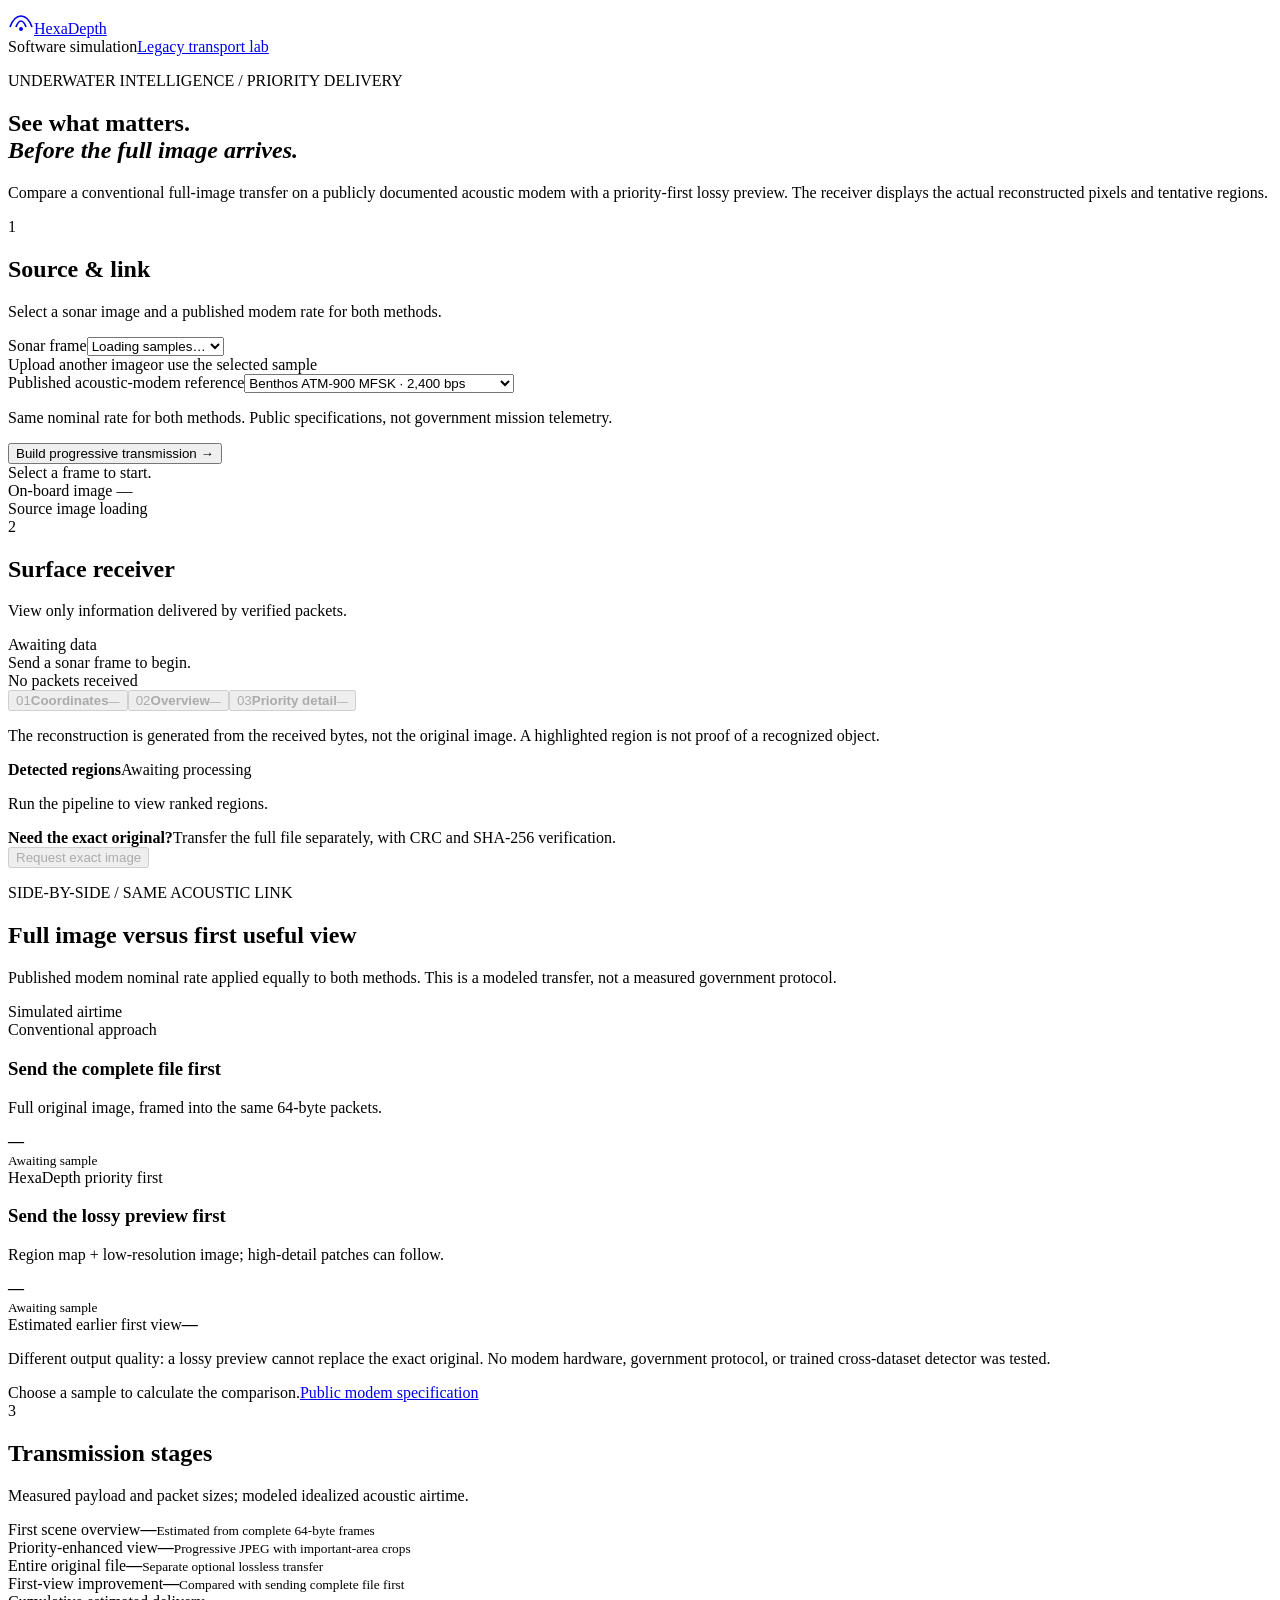
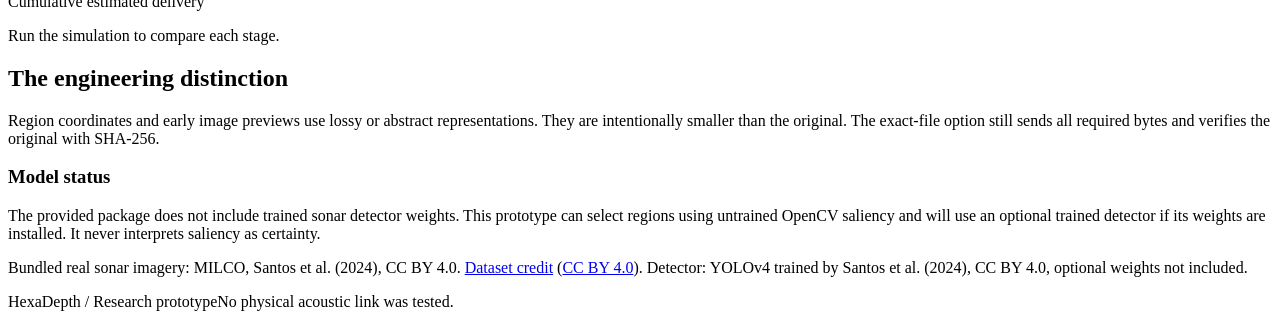
==== web/index.html @ 662c514c "feat: publish HexaDepth backend, APIs and tests" ====
<!doctype html>
<html lang="en"><head>
<meta charset="utf-8"><meta name="viewport" content="width=device-width,initial-scale=1">
<title>HexaDepth | Priority-first mission console</title>
<meta name="description" content="Progressive sonar imagery across simulated constrained acoustic links.">
<link rel="stylesheet" href="/priority.css">
</head><body>
<header class="site-head"><div class="shell top-row"><a class="brand" href="/" aria-label="HexaDepth home"><span class="brand-icon"><svg width="26" height="26" viewBox="0 0 26 26" fill="none"><path d="M2 19c3-8 6-11 11-11s8 3 11 11M8 19c1.5-4 3-6 5-6s3.5 2 5 6" stroke="currentColor" stroke-width="1.7"/><circle cx="13" cy="21" r="2" fill="currentColor"/></svg></span><span>HexaDepth</span></a>
<nav class="nav"><span class="status"><i></i> Software simulation</span><a class="nav-link" href="/transport.html">Legacy transport lab</a></nav></div></header>
<main class="shell">
<section class="hero"><div><p class="context">UNDERWATER INTELLIGENCE / PRIORITY DELIVERY</p><h1>See what matters.<br><em>Before the full image arrives.</em></h1><p class="summary">Compare a conventional full-image transfer on a publicly documented acoustic modem with a priority-first lossy preview. The receiver displays the actual reconstructed pixels and tentative regions.</p></div><div class="hero-mark" aria-hidden="true"><div class="ping"></div><div class="ping middle"></div><div class="ping inner"></div><span class="ping-dot"></span></div></section>
<section class="workbench" aria-label="Mission workspace">
<div class="setup"><div class="panel-heading"><span class="step-num">1</span><div><h2>Source & link</h2><p>Select a sonar image and a published modem rate for both methods.</p></div></div>
<div class="setup-fields"><label for="samples">Sonar frame</label><select id="samples"><option>Loading samples…</option></select><div class="file-row"><label class="upload" for="upload">Upload another image</label><input id="upload" type="file" accept="image/png,image/jpeg,image/bmp,image/tiff" hidden><span id="chosenFile">or use the selected sample</span></div>
<label for="bitrate">Published acoustic-modem reference</label><select id="bitrate"><option value="1200">Benthos / Gavia MFSK · 1,200 bps</option><option value="2400" selected>Benthos ATM-900 MFSK · 2,400 bps</option><option value="5400">WHOI Micromodem · up to 5,400 bps</option><option value="15360">Benthos ATM-900 PSK · up to 15,360 bps</option></select><p class="help">Same nominal rate for both methods. Public specifications, not government mission telemetry.</p>
<button class="main-button" type="button" id="simulate">Build progressive transmission <span>→</span></button><div id="status" class="status-message" role="status" aria-live="polite">Select a frame to start.</div></div>
<div class="source"><div class="source-title">On-board image <span id="sourceSize">—</span></div><img id="sourceImage" alt="Original sonar captured at the underwater vehicle" hidden><div class="image-empty" id="sourceEmpty">Source image loading</div></div></div>
<div class="receiver"><div class="receiver-header"><div class="panel-heading"><span class="step-num">2</span><div><h2>Surface receiver</h2><p>View only information delivered by verified packets.</p></div></div><span id="receiverTag" class="receiver-tag">Awaiting data</span></div>
<div class="receiver-screen" id="receiverScreen"><canvas id="receiverMap" width="640" height="420" aria-label="Received region coordinates" hidden></canvas><img id="receiverImage" alt="Reconstructed image from delivered packets" hidden><div id="receiverEmpty" class="image-empty">Send a sonar frame to begin.</div><span id="receiverCaption" class="screen-caption">No packets received</span></div>
<div class="stage-control" aria-label="Receiver stage"><button type="button" id="metadataStage" data-stage="metadata" disabled><span class="stage-no">01</span><strong>Coordinates</strong><small id="metaTime">—</small></button><button type="button" id="overviewStage" data-stage="overview" disabled><span class="stage-no">02</span><strong>Overview</strong><small id="overviewTime">—</small></button><button type="button" id="detailStage" data-stage="detail" disabled><span class="stage-no">03</span><strong>Priority detail</strong><small id="detailTime">—</small></button></div>
<p class="receiver-note" id="receiverNote">The reconstruction is generated from the received bytes, not the original image. A highlighted region is not proof of a recognized object.</p><section class="findings" aria-label="AI findings"><div class="findings-header"><strong>Detected regions</strong><span id="findingsMode">Awaiting processing</span></div><div id="findingsList" class="findings-list"><p class="muted">Run the pipeline to view ranked regions.</p></div></section>
<div class="exact-row"><div><strong>Need the exact original?</strong><span>Transfer the full file separately, with CRC and SHA-256 verification.</span></div><button type="button" id="exactButton" disabled>Request exact image</button></div>
<a id="downloadExact" href="#" download hidden>Download verified original image</a>
</div></section>
<section class="benchmark" aria-label="Public modem comparison"><div class="benchmark-header"><div><p class="context">SIDE-BY-SIDE / SAME ACOUSTIC LINK</p><h2>Full image versus first useful view</h2><p>Published modem nominal rate applied equally to both methods. This is a modeled transfer, not a measured government protocol.</p></div><span class="model-pill">Simulated airtime</span></div><div class="benchmark-grid"><div class="comparison-method baseline"><span class="method-label">Conventional approach</span><h3>Send the complete file first</h3><p>Full original image, framed into the same 64-byte packets.</p><strong id="baselineTime" class="comparison-time">—</strong><div class="comparison-track"><div id="baselineBar" class="comparison-fill baseline-fill"></div></div><small id="baselineBytes">Awaiting sample</small></div><div class="comparison-method proposed"><span class="method-label">HexaDepth priority first</span><h3>Send the lossy preview first</h3><p>Region map + low-resolution image; high-detail patches can follow.</p><strong id="proposedTime" class="comparison-time">—</strong><div class="comparison-track"><div id="proposedBar" class="comparison-fill proposed-fill"></div></div><small id="proposedBytes">Awaiting sample</small></div></div><div class="comparison-verdict"><div><span>Estimated earlier first view</span><strong id="comparisonGain">—</strong></div><p>Different output quality: a lossy preview cannot replace the exact original. No modem hardware, government protocol, or trained cross-dataset detector was tested.</p></div><div class="reference-line"><span id="modemReferenceText">Choose a sample to calculate the comparison.</span><a id="modemReferenceLink" href="https://www.teledynemarine.com/en-us/products/Pages/acoustic-modem-option-control-module.aspx" target="_blank" rel="noopener noreferrer">Public modem specification</a></div></section>
<section class="measurements" aria-label="Transmission measurements"><div class="section-label"><span class="step-num">3</span><div><h2>Transmission stages</h2><p>Measured payload and packet sizes; modeled idealized acoustic airtime.</p></div></div>
<div class="metric-grid"><div class="metric"><span>First scene overview</span><strong id="timeFirst">—</strong><small>Estimated from complete 64-byte frames</small></div><div class="metric"><span>Priority-enhanced view</span><strong id="timeDetail">—</strong><small>Progressive JPEG with important-area crops</small></div><div class="metric"><span>Entire original file</span><strong id="timeFull">—</strong><small>Separate optional lossless transfer</small></div><div class="metric"><span>First-view improvement</span><strong id="timeGain">—</strong><small>Compared with sending complete file first</small></div></div>
<div class="timeline"><div class="timeline-label">Cumulative estimated delivery</div><div id="timelineRows" class="timeline-rows"><p class="muted">Run the simulation to compare each stage.</p></div></div>
</section>
<section class="explain"><div><h2>The engineering distinction</h2><p>Region coordinates and early image previews use lossy or abstract representations. They are intentionally smaller than the original. The exact-file option still sends all required bytes and verifies the original with SHA-256.</p></div><div><h3>Model status</h3><p id="modelInfo">The provided package does not include trained sonar detector weights. This prototype can select regions using untrained OpenCV saliency and will use an optional trained detector if its weights are installed. It never interprets saliency as certainty.</p><p class="credit">Bundled real sonar imagery: MILCO, Santos et al. (2024), CC BY 4.0. <a href="https://doi.org/10.6084/m9.figshare.24574879" target="_blank" rel="noopener noreferrer">Dataset credit</a> (<a href="https://creativecommons.org/licenses/by/4.0/" target="_blank" rel="noopener noreferrer">CC BY 4.0</a>). Detector: YOLOv4 trained by Santos et al. (2024), CC BY 4.0, optional weights not included.</p></div></section>
</main><footer><div class="shell"><span>HexaDepth / Research prototype</span><span>No physical acoustic link was tested.</span></div></footer>
<script src="/priority.js" defer></script></body></html>
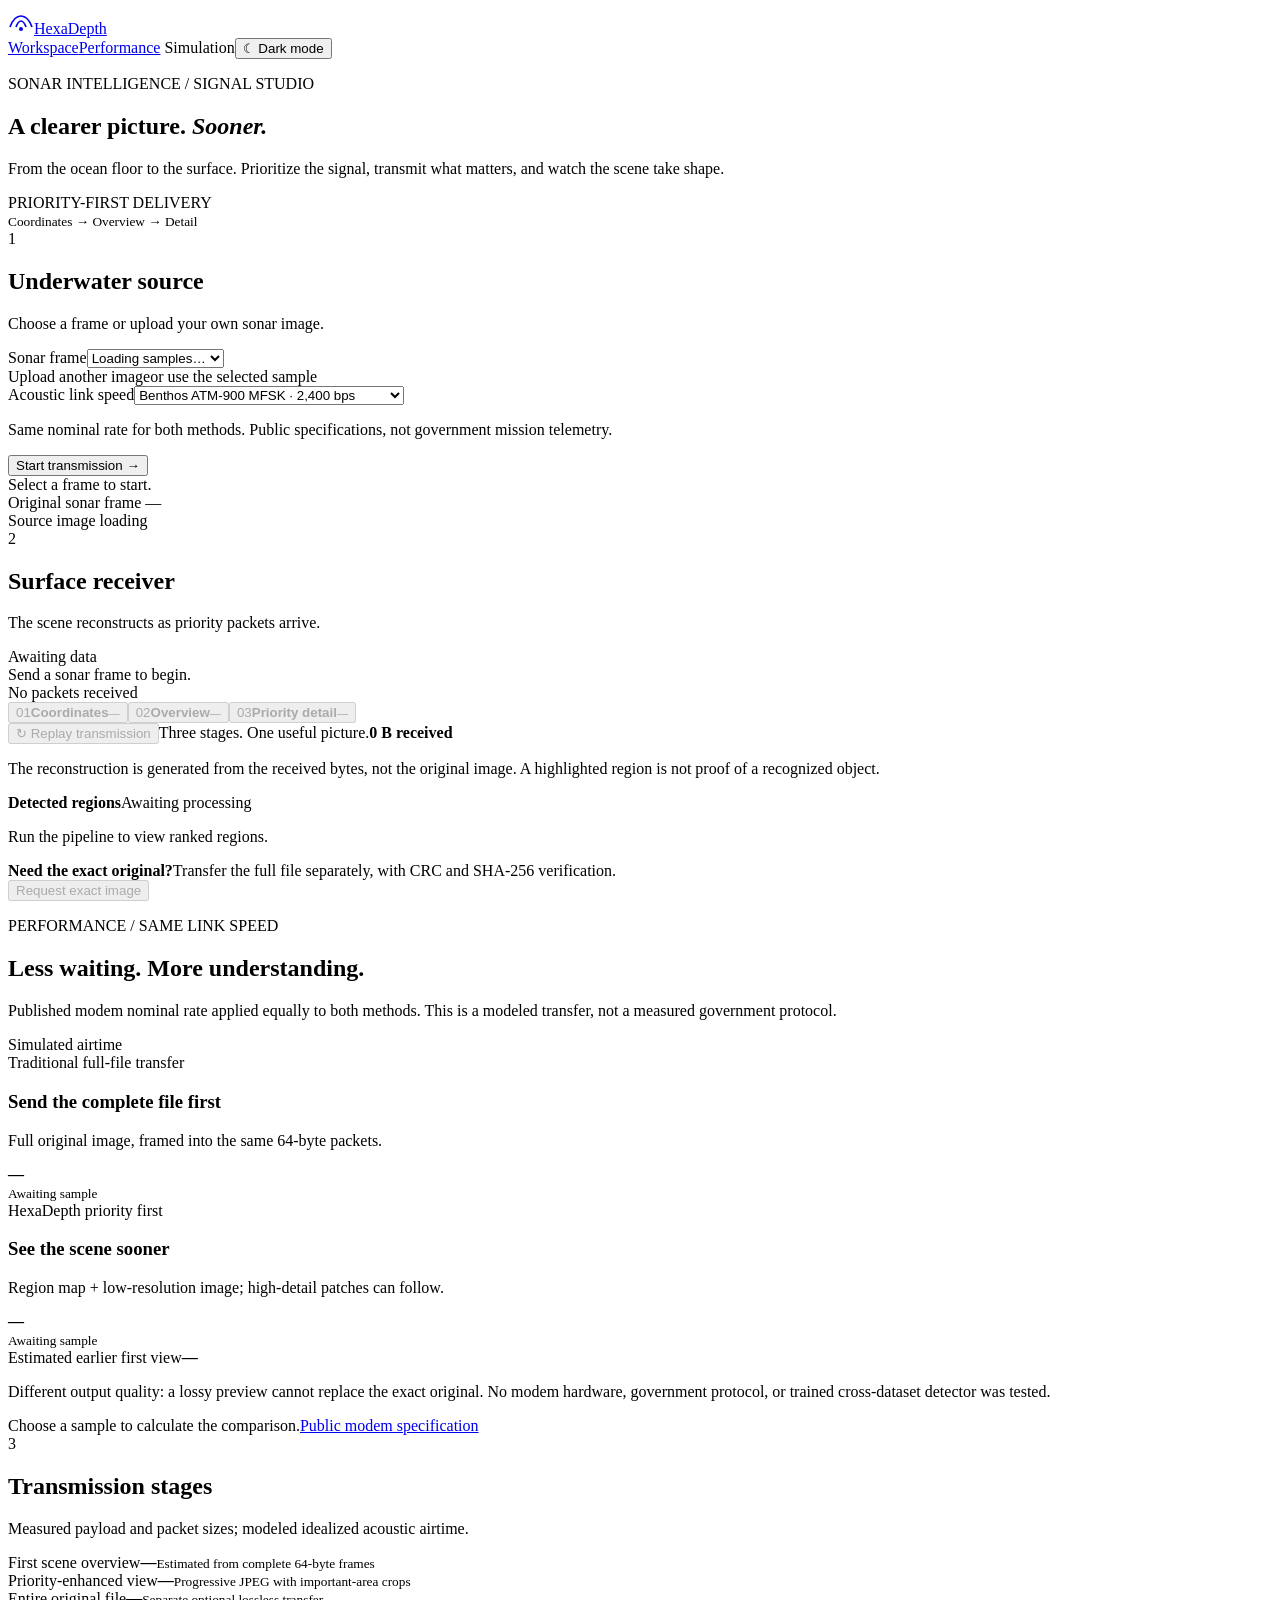
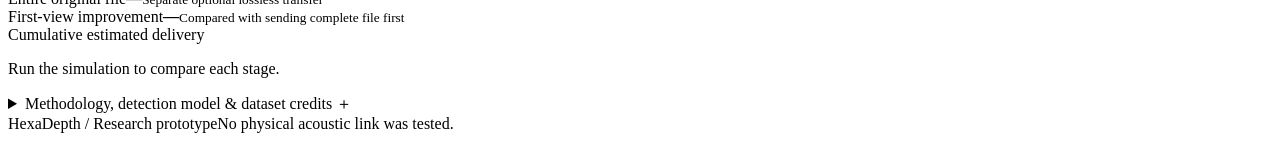
==== commit 82d5adcf: "Design light-first Signal Studio dashboard with theme toggle and progressive replay" ====
--- a/web/index.html
+++ b/web/index.html
@@ -1,32 +1,31 @@
 <!doctype html>
 <html lang="en"><head>
 <meta charset="utf-8"><meta name="viewport" content="width=device-width,initial-scale=1">
-<title>HexaDepth | Priority-first mission console</title>
+<title>HexaDepth | Signal Studio</title>
 <meta name="description" content="Progressive sonar imagery across simulated constrained acoustic links.">
-<link rel="stylesheet" href="/priority.css">
+<script>try{document.documentElement.dataset.theme=localStorage.getItem('hexadepth-theme')||'light'}catch(e){document.documentElement.dataset.theme='light'}</script><link rel="stylesheet" href="/priority.css">
 </head><body>
-<header class="site-head"><div class="shell top-row"><a class="brand" href="/" aria-label="HexaDepth home"><span class="brand-icon"><svg width="26" height="26" viewBox="0 0 26 26" fill="none"><path d="M2 19c3-8 6-11 11-11s8 3 11 11M8 19c1.5-4 3-6 5-6s3.5 2 5 6" stroke="currentColor" stroke-width="1.7"/><circle cx="13" cy="21" r="2" fill="currentColor"/></svg></span><span>HexaDepth</span></a>
-<nav class="nav"><span class="status"><i></i> Software simulation</span><a class="nav-link" href="/transport.html">Legacy transport lab</a></nav></div></header>
+<header class="site-head"><div class="shell top-row"><a class="brand" href="/priority.html" aria-label="HexaDepth home"><span class="brand-icon"><svg width="26" height="26" viewBox="0 0 26 26" fill="none"><path d="M2 19c3-8 6-11 11-11s8 3 11 11M8 19c1.5-4 3-6 5-6s3.5 2 5 6" stroke="currentColor" stroke-width="1.7"/><circle cx="13" cy="21" r="2" fill="currentColor"/></svg></span><span>HexaDepth</span></a>
+<nav class="nav" aria-label="Main navigation"><a class="nav-link selected" href="#workspace">Workspace</a><a class="nav-link" href="#comparison">Performance</a><span class="status"><i></i> Simulation</span><button id="themeToggle" class="theme-toggle" aria-label="Switch to dark theme" aria-pressed="false">☾ <span>Dark mode</span></button></nav></div></header>
 <main class="shell">
-<section class="hero"><div><p class="context">UNDERWATER INTELLIGENCE / PRIORITY DELIVERY</p><h1>See what matters.<br><em>Before the full image arrives.</em></h1><p class="summary">Compare a conventional full-image transfer on a publicly documented acoustic modem with a priority-first lossy preview. The receiver displays the actual reconstructed pixels and tentative regions.</p></div><div class="hero-mark" aria-hidden="true"><div class="ping"></div><div class="ping middle"></div><div class="ping inner"></div><span class="ping-dot"></span></div></section>
-<section class="workbench" aria-label="Mission workspace">
-<div class="setup"><div class="panel-heading"><span class="step-num">1</span><div><h2>Source & link</h2><p>Select a sonar image and a published modem rate for both methods.</p></div></div>
+<section class="hero"><div><p class="context">SONAR INTELLIGENCE / SIGNAL STUDIO</p><h1>A clearer picture. <em>Sooner.</em></h1><p class="summary">From the ocean floor to the surface. Prioritize the signal, transmit what matters, and watch the scene take shape.</p></div><div class="hero-aside"><span class="live-dot"></span> PRIORITY-FIRST DELIVERY<br><small>Coordinates → Overview → Detail</small></div></section><section id="workspace" class="workbench" aria-label="Mission workspace">
+<div class="setup"><div class="panel-heading"><span class="step-num">1</span><div><h2>Underwater source</h2><p>Choose a frame or upload your own sonar image.</p></div></div>
 <div class="setup-fields"><label for="samples">Sonar frame</label><select id="samples"><option>Loading samples…</option></select><div class="file-row"><label class="upload" for="upload">Upload another image</label><input id="upload" type="file" accept="image/png,image/jpeg,image/bmp,image/tiff" hidden><span id="chosenFile">or use the selected sample</span></div>
-<label for="bitrate">Published acoustic-modem reference</label><select id="bitrate"><option value="1200">Benthos / Gavia MFSK · 1,200 bps</option><option value="2400" selected>Benthos ATM-900 MFSK · 2,400 bps</option><option value="5400">WHOI Micromodem · up to 5,400 bps</option><option value="15360">Benthos ATM-900 PSK · up to 15,360 bps</option></select><p class="help">Same nominal rate for both methods. Public specifications, not government mission telemetry.</p>
-<button class="main-button" type="button" id="simulate">Build progressive transmission <span>→</span></button><div id="status" class="status-message" role="status" aria-live="polite">Select a frame to start.</div></div>
-<div class="source"><div class="source-title">On-board image <span id="sourceSize">—</span></div><img id="sourceImage" alt="Original sonar captured at the underwater vehicle" hidden><div class="image-empty" id="sourceEmpty">Source image loading</div></div></div>
-<div class="receiver"><div class="receiver-header"><div class="panel-heading"><span class="step-num">2</span><div><h2>Surface receiver</h2><p>View only information delivered by verified packets.</p></div></div><span id="receiverTag" class="receiver-tag">Awaiting data</span></div>
-<div class="receiver-screen" id="receiverScreen"><canvas id="receiverMap" width="640" height="420" aria-label="Received region coordinates" hidden></canvas><img id="receiverImage" alt="Reconstructed image from delivered packets" hidden><div id="receiverEmpty" class="image-empty">Send a sonar frame to begin.</div><span id="receiverCaption" class="screen-caption">No packets received</span></div>
+<label for="bitrate">Acoustic link speed</label><select id="bitrate"><option value="1200">Benthos / Gavia MFSK · 1,200 bps</option><option value="2400" selected>Benthos ATM-900 MFSK · 2,400 bps</option><option value="5400">WHOI Micromodem · up to 5,400 bps</option><option value="15360">Benthos ATM-900 PSK · up to 15,360 bps</option></select><p class="help">Same nominal rate for both methods. Public specifications, not government mission telemetry.</p>
+<button class="main-button" type="button" id="simulate">Start transmission <span>→</span></button><div id="status" class="status-message" role="status" aria-live="polite">Select a frame to start.</div></div>
+<div class="source"><div class="source-title">Original sonar frame <span id="sourceSize">—</span></div><img id="sourceImage" alt="Original sonar captured at the underwater vehicle" hidden><div class="image-empty" id="sourceEmpty">Source image loading</div></div></div>
+<div class="receiver"><div class="receiver-header"><div class="panel-heading"><span class="step-num">2</span><div><h2>Surface receiver</h2><p>The scene reconstructs as priority packets arrive.</p></div></div><span id="receiverTag" class="receiver-tag">Awaiting data</span></div>
+<div class="receiver-screen" id="receiverScreen"><div id="transferSweep" class="transfer-sweep" hidden></div><canvas id="receiverMap" width="640" height="420" aria-label="Received region coordinates" hidden></canvas><img id="receiverImage" alt="Reconstructed image from delivered packets" hidden><div id="receiverEmpty" class="image-empty">Send a sonar frame to begin.</div><span id="receiverCaption" class="screen-caption">No packets received</span></div>
 <div class="stage-control" aria-label="Receiver stage"><button type="button" id="metadataStage" data-stage="metadata" disabled><span class="stage-no">01</span><strong>Coordinates</strong><small id="metaTime">—</small></button><button type="button" id="overviewStage" data-stage="overview" disabled><span class="stage-no">02</span><strong>Overview</strong><small id="overviewTime">—</small></button><button type="button" id="detailStage" data-stage="detail" disabled><span class="stage-no">03</span><strong>Priority detail</strong><small id="detailTime">—</small></button></div>
-<p class="receiver-note" id="receiverNote">The reconstruction is generated from the received bytes, not the original image. A highlighted region is not proof of a recognized object.</p><section class="findings" aria-label="AI findings"><div class="findings-header"><strong>Detected regions</strong><span id="findingsMode">Awaiting processing</span></div><div id="findingsList" class="findings-list"><p class="muted">Run the pipeline to view ranked regions.</p></div></section>
+<div class="playback"><button id="replayButton" type="button" disabled>↻ Replay transmission</button><span id="playbackStatus" role="status">Three stages. One useful picture.</span><strong id="bytesDelivered">0 B received</strong></div><p class="receiver-note" id="receiverNote">The reconstruction is generated from the received bytes, not the original image. A highlighted region is not proof of a recognized object.</p><section class="findings" aria-label="AI findings"><div class="findings-header"><strong>Detected regions</strong><span id="findingsMode">Awaiting processing</span></div><div id="findingsList" class="findings-list"><p class="muted">Run the pipeline to view ranked regions.</p></div></section>
 <div class="exact-row"><div><strong>Need the exact original?</strong><span>Transfer the full file separately, with CRC and SHA-256 verification.</span></div><button type="button" id="exactButton" disabled>Request exact image</button></div>
 <a id="downloadExact" href="#" download hidden>Download verified original image</a>
 </div></section>
-<section class="benchmark" aria-label="Public modem comparison"><div class="benchmark-header"><div><p class="context">SIDE-BY-SIDE / SAME ACOUSTIC LINK</p><h2>Full image versus first useful view</h2><p>Published modem nominal rate applied equally to both methods. This is a modeled transfer, not a measured government protocol.</p></div><span class="model-pill">Simulated airtime</span></div><div class="benchmark-grid"><div class="comparison-method baseline"><span class="method-label">Conventional approach</span><h3>Send the complete file first</h3><p>Full original image, framed into the same 64-byte packets.</p><strong id="baselineTime" class="comparison-time">—</strong><div class="comparison-track"><div id="baselineBar" class="comparison-fill baseline-fill"></div></div><small id="baselineBytes">Awaiting sample</small></div><div class="comparison-method proposed"><span class="method-label">HexaDepth priority first</span><h3>Send the lossy preview first</h3><p>Region map + low-resolution image; high-detail patches can follow.</p><strong id="proposedTime" class="comparison-time">—</strong><div class="comparison-track"><div id="proposedBar" class="comparison-fill proposed-fill"></div></div><small id="proposedBytes">Awaiting sample</small></div></div><div class="comparison-verdict"><div><span>Estimated earlier first view</span><strong id="comparisonGain">—</strong></div><p>Different output quality: a lossy preview cannot replace the exact original. No modem hardware, government protocol, or trained cross-dataset detector was tested.</p></div><div class="reference-line"><span id="modemReferenceText">Choose a sample to calculate the comparison.</span><a id="modemReferenceLink" href="https://www.teledynemarine.com/en-us/products/Pages/acoustic-modem-option-control-module.aspx" target="_blank" rel="noopener noreferrer">Public modem specification</a></div></section>
+<section id="comparison" class="benchmark" aria-label="Public modem comparison"><div class="benchmark-header"><div><p class="context">PERFORMANCE / SAME LINK SPEED</p><h2>Less waiting. More understanding.</h2><p>Published modem nominal rate applied equally to both methods. This is a modeled transfer, not a measured government protocol.</p></div><span class="model-pill">Simulated airtime</span></div><div class="benchmark-grid"><div class="comparison-method baseline"><span class="method-label">Traditional full-file transfer</span><h3>Send the complete file first</h3><p>Full original image, framed into the same 64-byte packets.</p><strong id="baselineTime" class="comparison-time">—</strong><div class="comparison-track"><div id="baselineBar" class="comparison-fill baseline-fill"></div></div><small id="baselineBytes">Awaiting sample</small></div><div class="comparison-method proposed"><span class="method-label">HexaDepth priority first</span><h3>See the scene sooner</h3><p>Region map + low-resolution image; high-detail patches can follow.</p><strong id="proposedTime" class="comparison-time">—</strong><div class="comparison-track"><div id="proposedBar" class="comparison-fill proposed-fill"></div></div><small id="proposedBytes">Awaiting sample</small></div></div><div class="comparison-verdict"><div><span>Estimated earlier first view</span><strong id="comparisonGain">—</strong></div><p>Different output quality: a lossy preview cannot replace the exact original. No modem hardware, government protocol, or trained cross-dataset detector was tested.</p></div><div class="reference-line"><span id="modemReferenceText">Choose a sample to calculate the comparison.</span><a id="modemReferenceLink" href="https://www.teledynemarine.com/en-us/products/Pages/acoustic-modem-option-control-module.aspx" target="_blank" rel="noopener noreferrer">Public modem specification</a></div></section>
 <section class="measurements" aria-label="Transmission measurements"><div class="section-label"><span class="step-num">3</span><div><h2>Transmission stages</h2><p>Measured payload and packet sizes; modeled idealized acoustic airtime.</p></div></div>
 <div class="metric-grid"><div class="metric"><span>First scene overview</span><strong id="timeFirst">—</strong><small>Estimated from complete 64-byte frames</small></div><div class="metric"><span>Priority-enhanced view</span><strong id="timeDetail">—</strong><small>Progressive JPEG with important-area crops</small></div><div class="metric"><span>Entire original file</span><strong id="timeFull">—</strong><small>Separate optional lossless transfer</small></div><div class="metric"><span>First-view improvement</span><strong id="timeGain">—</strong><small>Compared with sending complete file first</small></div></div>
 <div class="timeline"><div class="timeline-label">Cumulative estimated delivery</div><div id="timelineRows" class="timeline-rows"><p class="muted">Run the simulation to compare each stage.</p></div></div>
 </section>
-<section class="explain"><div><h2>The engineering distinction</h2><p>Region coordinates and early image previews use lossy or abstract representations. They are intentionally smaller than the original. The exact-file option still sends all required bytes and verifies the original with SHA-256.</p></div><div><h3>Model status</h3><p id="modelInfo">The provided package does not include trained sonar detector weights. This prototype can select regions using untrained OpenCV saliency and will use an optional trained detector if its weights are installed. It never interprets saliency as certainty.</p><p class="credit">Bundled real sonar imagery: MILCO, Santos et al. (2024), CC BY 4.0. <a href="https://doi.org/10.6084/m9.figshare.24574879" target="_blank" rel="noopener noreferrer">Dataset credit</a> (<a href="https://creativecommons.org/licenses/by/4.0/" target="_blank" rel="noopener noreferrer">CC BY 4.0</a>). Detector: YOLOv4 trained by Santos et al. (2024), CC BY 4.0, optional weights not included.</p></div></section>
+<details class="methodology"><summary>Methodology, detection model & dataset credits <span>＋</span></summary><section class="explain"><div><h2>The engineering distinction</h2><p>Region coordinates and early image previews use lossy or abstract representations. They are intentionally smaller than the original. The exact-file option still sends all required bytes and verifies the original with SHA-256.</p></div><div><h3>Model status</h3><p id="modelInfo">The provided package does not include trained sonar detector weights. This prototype can select regions using untrained OpenCV saliency and will use an optional trained detector if its weights are installed. It never interprets saliency as certainty.</p><p class="credit">Bundled real sonar imagery: MILCO, Santos et al. (2024), CC BY 4.0. <a href="https://doi.org/10.6084/m9.figshare.24574879" target="_blank" rel="noopener noreferrer">Dataset credit</a> (<a href="https://creativecommons.org/licenses/by/4.0/" target="_blank" rel="noopener noreferrer">CC BY 4.0</a>). Detector: YOLOv4 trained by Santos et al. (2024), CC BY 4.0, optional weights not included.</p></div></section></details>
 </main><footer><div class="shell"><span>HexaDepth / Research prototype</span><span>No physical acoustic link was tested.</span></div></footer>
-<script src="/priority.js" defer></script></body></html>
+<script src="/studio.js" defer></script><script src="/priority.js" defer></script></body></html>
